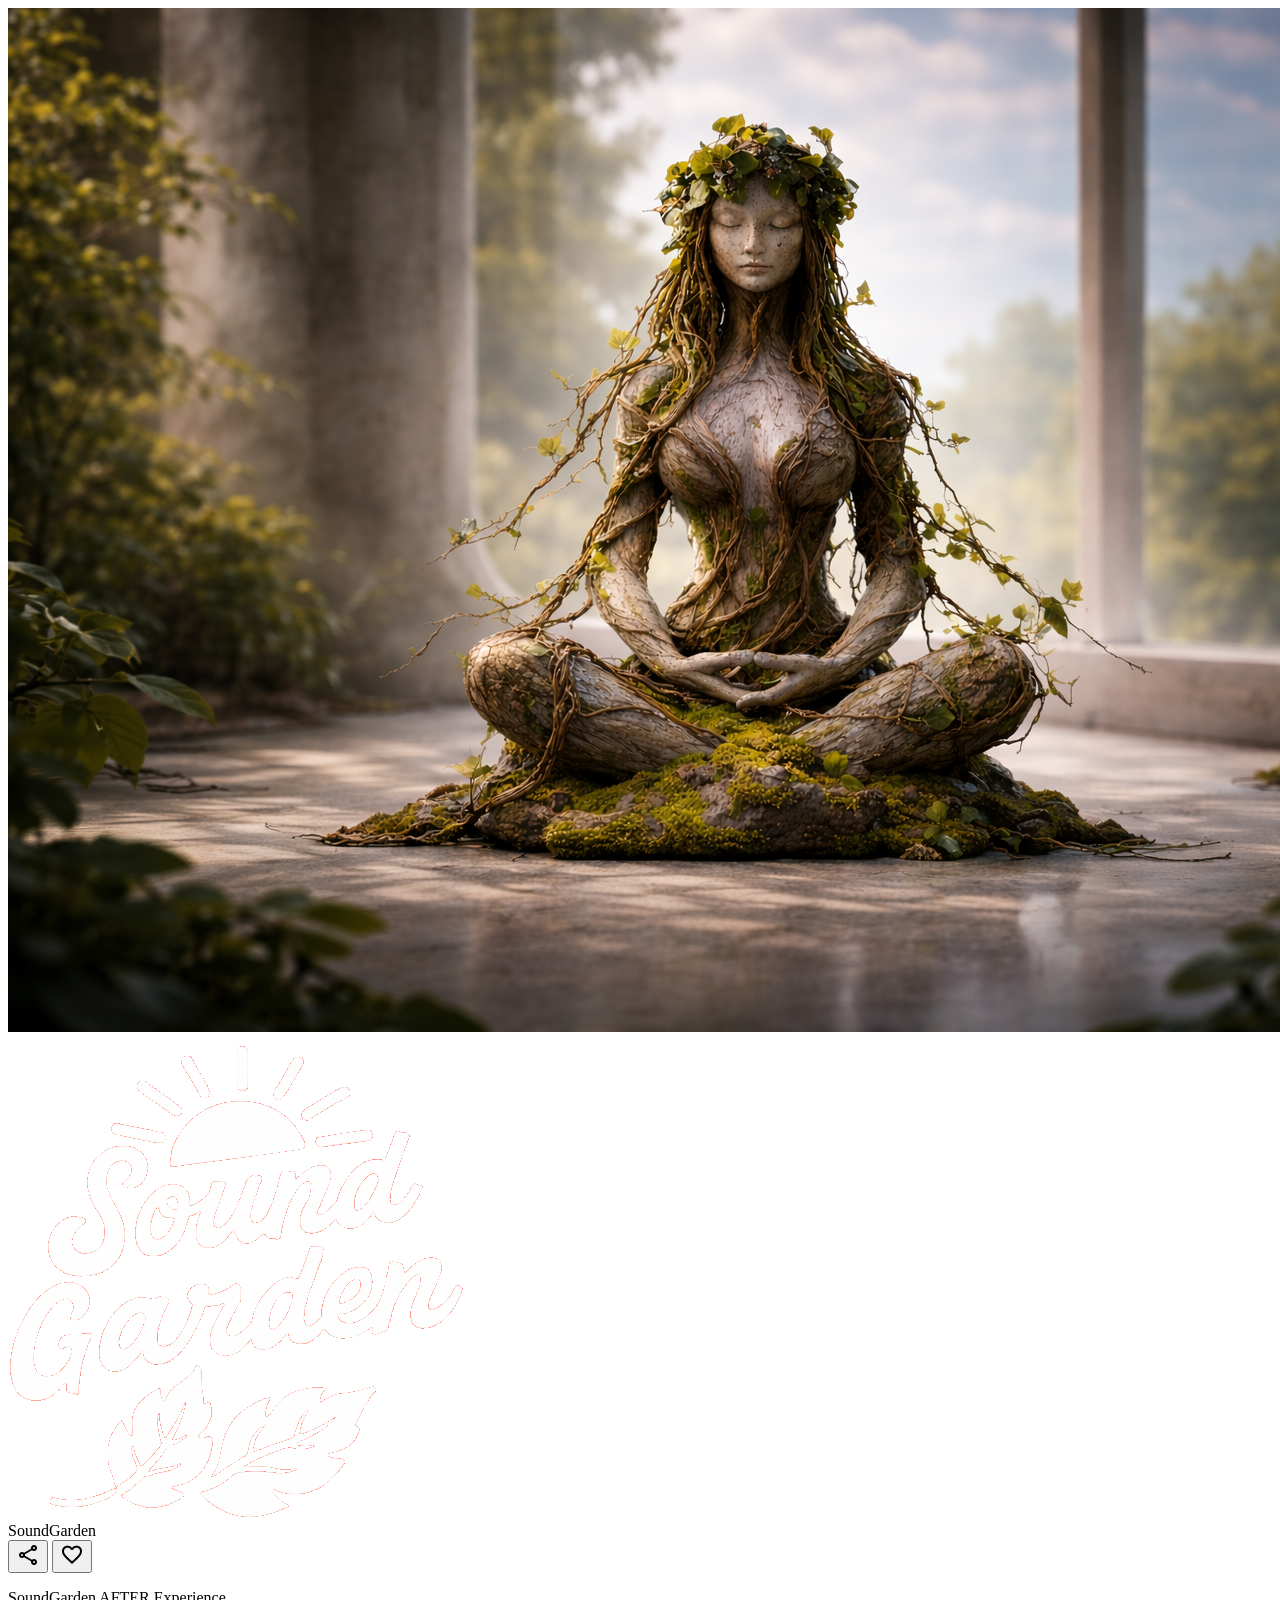
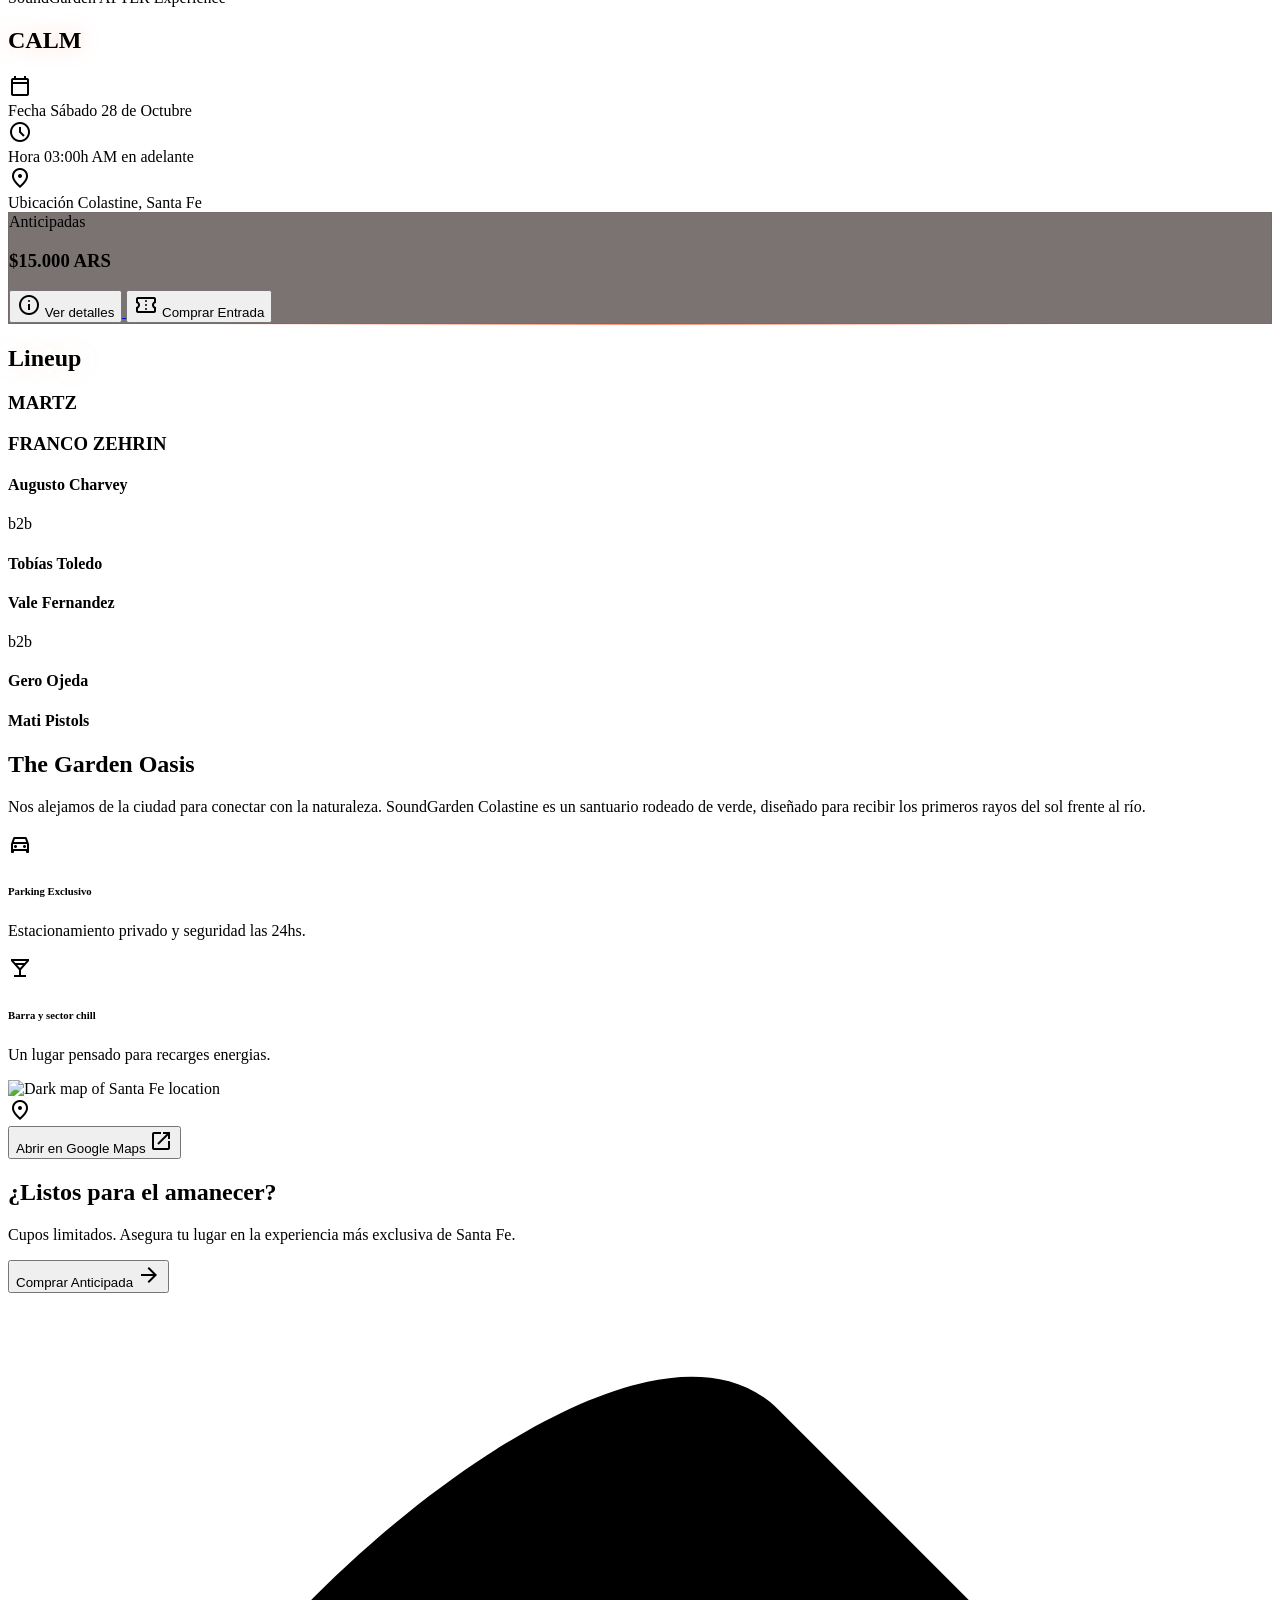
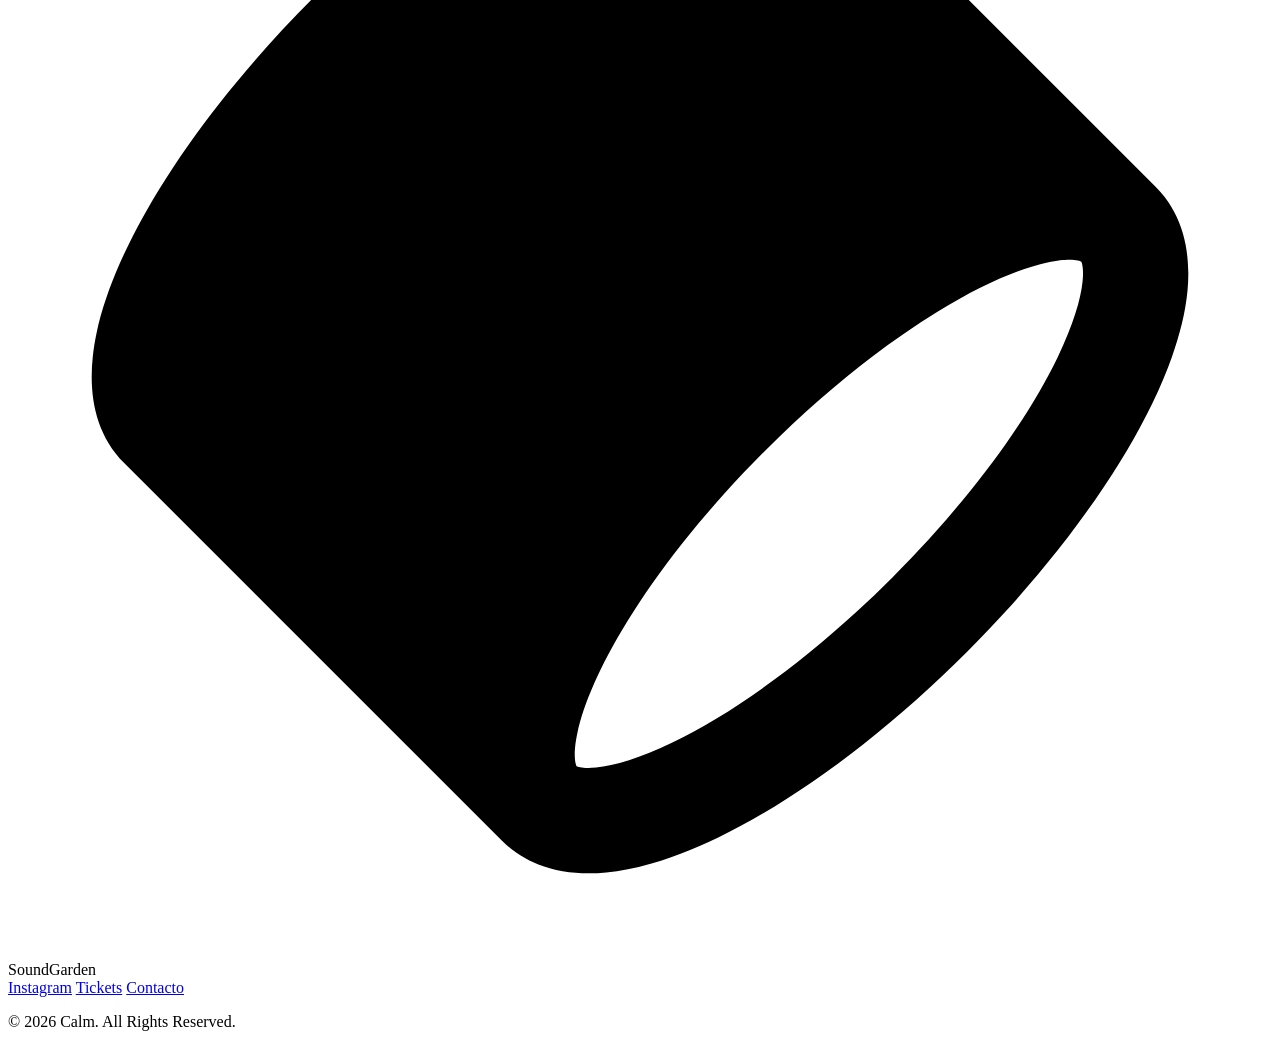
==== calm_event.html @ 61eb96a7 "Add files via upload" ====
<!DOCTYPE html>

<html class="dark" lang="es"><head>
<meta charset="utf-8"/>
<meta content="width=device-width, initial-scale=1.0" name="viewport"/>
<link href="https://fonts.googleapis.com/css2?family=Plus+Jakarta+Sans:wght@400;500;600;700;800&amp;family=Manrope:wght@400;500;600;700&amp;display=swap" rel="stylesheet"/>
<link href="https://fonts.googleapis.com/css2?family=Material+Symbols+Outlined:wght,FILL@100..700,0..1&amp;display=swap" rel="stylesheet"/>
<script src="https://cdn.tailwindcss.com?plugins=forms,container-queries"></script>
<script id="tailwind-config">
        tailwind.config = {
            darkMode: "class",
            theme: {
                extend: {
                    colors: {
                        "error-dim": "#d73357",
                        "secondary": "#ff7166",
                        "tertiary": "#ff8762",
                        "on-tertiary-fixed-variant": "#6e1c00",
                        "primary": "#ff8f73",
                        "on-error": "#490013",
                        "on-primary-container": "#490b00",
                        "surface-container": "#241615",
                        "outline": "#83716f",
                        "on-primary": "#5e1000",
                        "secondary-fixed-dim": "#ffb0a7",
                        "primary-dim": "#dc3300",
                        "on-tertiary-fixed": "#340800",
                        "on-background": "#fde6e3",
                        "secondary-fixed": "#ffc3bd",
                        "surface-container-high": "#2b1c1a",
                        "error-container": "#a70138",
                        "primary-fixed-dim": "#ff5c34",
                        "on-surface": "#fde6e3",
                        "surface-container-highest": "#322220",
                        "tertiary-fixed-dim": "#ff7d55",
                        "on-surface-variant": "#bba6a4",
                        "surface-container-lowest": "#000000",
                        "surface": "#160b0a",
                        "on-primary-fixed": "#000000",
                        "surface-dim": "#160b0a",
                        "inverse-on-surface": "#615150",
                        "inverse-surface": "#fff8f7",
                        "outline-variant": "#544443",
                        "surface-variant": "#322220",
                        "surface-bright": "#3a2826",
                        "background": "#160b0a",
                        "primary-container": "#ff7856",
                        "secondary-dim": "#db322f",
                        "error": "#ff6e84",
                        "on-primary-fixed-variant": "#5a0f00",
                        "inverse-primary": "#b52900",
                        "on-secondary-fixed": "#700007",
                        "on-error-container": "#ffb2b9",
                        "on-secondary-fixed-variant": "#a60010",
                        "tertiary-dim": "#ff7348",
                        "on-secondary-container": "#ffdbd7",
                        "tertiary-container": "#fe6f42",
                        "on-secondary": "#4a0003",
                        "tertiary-fixed": "#ff9473",
                        "primary-fixed": "#ff7856",
                        "surface-tint": "#ff8f73",
                        "on-tertiary-container": "#3d0b00",
                        "on-tertiary": "#531300",
                        "surface-container-low": "#1c100f",
                        "secondary-container": "#a90111"
                    },
                    fontFamily: {
                        "headline": ["Plus Jakarta Sans"],
                        "body": ["Manrope"],
                        "label": ["Manrope"]
                    },
                    borderRadius: {"DEFAULT": "1rem", "lg": "2rem", "xl": "3rem", "full": "9999px"},
                },
            },
        }
    </script>
<style>
        .material-symbols-outlined {
            font-variation-settings: 'FILL' 0, 'wght' 400, 'GRAD' 0, 'opsz' 24;
        }
        .glass-card {
            background: rgba(36, 22, 21, 0.6);
            backdrop-filter: blur(20px);
            border: 1px solid rgba(84, 68, 67, 0.15);
        }
        .sun-ray-divider {
            height: 1px;
            background: radial-gradient(circle, #ff8f73 0%, rgba(255, 143, 115, 0) 70%);
            width: 100%;
        }
        .hero-gradient {
            background: linear-gradient(180deg, rgba(22, 11, 10, 0) 0%, rgba(22, 11, 10, 1) 100%);
        }
        .text-glow {
            text-shadow: 0 0 20px rgba(255, 143, 115, 0.4);
        }
        .lineup-text-glow {
            text-shadow: 0 0 30px rgba(255, 143, 115, 0.2);
        }
    </style>
    <link rel="shortcut icon" href="LOGO2.png" type="image/x-icon">
</head>
<body class="bg-surface text-on-surface font-body selection:bg-primary selection:text-on-primary">
<div class="relative flex min-h-screen flex-col overflow-x-hidden">
<!-- Hero Section -->
<section class="relative h-[870px] w-full overflow-hidden">
<div class="absolute inset-0 z-0">
<img alt="Outdoor sunrise party at SoundGarden" class="h-full w-full object-cover" data-alt="atmospheric beach party at sunrise with golden orange light rays filtering through palm trees and a soft misty horizon" src="events/calmwallpaper.png"/>
<div class="hero-gradient absolute inset-0"></div>
<!-- Sun Ray Effect -->
<div class="absolute top-0 right-0 w-[500px] h-[500px] bg-primary/20 rounded-full blur-[120px] -translate-y-1/2 translate-x-1/2"></div>
</div>
<!-- Header (Floating) -->
<nav class="relative z-20 flex items-center justify-between px-6 py-6 lg:px-20">
<div class="flex items-center gap-3">
<div class="size-8 text-primary">
<img src="LOGO2.png" alt="">
<path clip-rule="evenodd" d="M39.475 21.6262C40.358 21.4363 40.6863 21.5589 40.7581 21.5934C40.7876 21.655 40.8547 21.857 40.8082 22.3336C40.7408 23.0255 40.4502 24.0046 39.8572 25.2301C38.6799 27.6631 36.5085 30.6631 33.5858 33.5858C30.6631 36.5085 27.6632 38.6799 25.2301 39.8572C24.0046 40.4502 23.0255 40.7407 22.3336 40.8082C21.8571 40.8547 21.6551 40.7875 21.5934 40.7581C21.5589 40.6863 21.4363 40.358 21.6262 39.475C21.8562 38.4054 22.4689 36.9657 23.5038 35.2817C24.7575 33.2417 26.5497 30.9744 28.7621 28.762C30.9744 26.5497 33.2417 24.7574 35.2817 23.5037C36.9657 22.4689 38.4054 21.8562 39.475 21.6262ZM4.41189 29.2403L18.7597 43.5881C19.8813 44.7097 21.4027 44.9179 22.7217 44.7893C24.0585 44.659 25.5148 44.1631 26.9723 43.4579C29.9052 42.0387 33.2618 39.5667 36.4142 36.4142C39.5667 33.2618 42.0387 29.9052 43.4579 26.9723C44.1631 25.5148 44.659 24.0585 44.7893 22.7217C44.9179 21.4027 44.7097 19.8813 43.5881 18.7597L29.2403 4.41187C27.8527 3.02428 25.8765 3.02573 24.2861 3.36776C22.6081 3.72863 20.7334 4.58419 18.8396 5.74801C16.4978 7.18716 13.9881 9.18353 11.5858 11.5858C9.18354 13.988 7.18717 16.4978 5.74802 18.8396C4.58421 20.7334 3.72865 22.6081 3.36778 24.2861C3.02574 25.8765 3.02429 27.8527 4.41189 29.2403Z" fill="currentColor" fill-rule="evenodd"></path>
</svg>
</div>
<span class="font-headline text-xl font-bold tracking-tight text-white uppercase">SoundGarden</span>
</div>
<div class="flex gap-4">
<button class="flex h-12 w-12 items-center justify-center rounded-full bg-surface-container-high/40 text-white backdrop-blur-md transition-all hover:bg-surface-container-highest">
<span class="material-symbols-outlined" data-icon="share">share</span>
</button>
<button class="flex h-12 w-12 items-center justify-center rounded-full bg-surface-container-high/40 text-white backdrop-blur-md transition-all hover:bg-surface-container-highest">
<span class="material-symbols-outlined" data-icon="favorite">favorite</span>
</button>
</div>
</nav>
<div class="relative z-10 flex h-full flex-col justify-end px-6 pb-20 lg:px-20">
<div class="max-w-4xl space-y-4">
<p class="font-label text-sm font-semibold uppercase tracking-[0.2em] text-primary">SoundGarden AFTER Experience</p>
<h1 class="font-headline text-7xl font-extrabold leading-[1.1] text-white lg:text-9xl text-glow italic">
                    CALM
                </h1>
<div class="mt-8 flex flex-wrap gap-x-12 gap-y-4">
<div class="flex items-center gap-3">
<span class="material-symbols-outlined text-primary" data-icon="calendar_today">calendar_today</span>
<div class="flex flex-col">
<span class="text-sm text-on-surface-variant font-medium">Fecha</span>
<span class="font-bold text-white">Sábado 28 de Octubre</span>
</div>
</div>
<div class="flex items-center gap-3">
<span class="material-symbols-outlined text-primary" data-icon="schedule">schedule</span>
<div class="flex flex-col">
<span class="text-sm text-on-surface-variant font-medium">Hora</span>
<span class="font-bold text-white">03:00h AM en adelante</span>
</div>
</div>
<div class="flex items-center gap-3">
<span class="material-symbols-outlined text-primary" data-icon="location_on">location_on</span>
<div class="flex flex-col">
<span class="text-sm text-on-surface-variant font-medium">Ubicación</span>
<span class="font-bold text-white">Colastine, Santa Fe</span>
</div>
</div>
</div>
</div>
</div>
</section>
<!-- Main Content -->
<main class="relative z-20 -mt-10 px-6 lg:px-20">
<!-- Quick Ticket Card -->
<div class="glass-card flex flex-col items-center justify-between gap-6 rounded-lg p-8 lg:flex-row shadow-2xl">
<div class="flex flex-col gap-1">
<span class="text-sm font-bold uppercase tracking-widest text-primary"> Anticipadas</span>
<h3 class="font-headline text-3xl font-bold text-white">$15.000 <span class="text-base font-normal text-on-surface-variant">ARS</span></h3>
</div>
<div class="flex w-full flex-col gap-4 lg:w-auto lg:flex-row">
<a href="#info">
    <button class="flex h-14 items-center justify-center gap-2 rounded-full border border-outline-variant px-8 font-bold text-white transition-all hover:bg-surface-container-highest">
<span class="material-symbols-outlined" data-icon="info">info</span>
                    Ver detalles
                </button>
  </a>
  <a href="https://api.whatsapp.com/send?phone=543425334647&text=Hola!%20Quiero%20comprar%20una%20anticipada%20del%20After%20de%20SoundGarden.sf%20%F0%9F%99%8C"><button class="flex h-14 items-center justify-center gap-2 rounded-full bg-gradient-to-r from-primary to-primary-container px-12 font-bold text-on-primary-fixed shadow-[0_10px_30px_rgba(255,143,115,0.3)] transition-transform hover:scale-105 active:scale-95">

    <span class="material-symbols-outlined" data-icon="confirmation_number">confirmation_number</span>
                    Comprar Entrada
                </button></a>

</div>
</div>
<!-- Sun Ray Divider -->
<div class="sun-ray-divider my-24 opacity-30"></div>
<!-- Lineup Section -->
<section class="mb-32">
<div class="mb-16 flex flex-col items-center text-center gap-2">
<p class="font-label text-xs font-bold uppercase tracking-[0.3em] text-primary"></p>
<h2 class="font-headline text-5xl font-extrabold text-white lg:text-7xl lineup-text-glow">Lineup</h2>
<div class="mt-4 h-px w-24 bg-gradient-to-r from-transparent via-primary to-transparent"></div>
</div>
<div class="flex flex-col items-center">
<div class="flex flex-col items-center space-y-8 text-center">
<h3 class="font-headline text-3xl font-bold text-white lg:text-4xl ">MARTZ</h3>
<h3 class="font-headline text-3xl font-bold text-white lg:text-4xl ">FRANCO ZEHRIN</h3>
<div class="flex flex-col gap-1">
<h4 class="font-headline text-3xl font-bold text-white lg:text-4xl">Augusto Charvey</h4>
<span class="font-label text-lg font-medium text-on-surface-variant italic">b2b</span>
<h4 class="font-headline text-3xl font-bold text-white lg:text-4xl">Tobías Toledo</h4>
</div>
<div class="flex flex-col gap-1">
<h4 class="font-headline text-3xl font-bold text-white lg:text-4xl">Vale Fernandez</h4>
<span class="font-label text-lg font-medium text-on-surface-variant italic">b2b</span>
<h4 class="font-headline text-3xl font-bold text-white lg:text-4xl">Gero Ojeda</h4>
</div>
<h4 class="uppercase font-headline text-5xl font-black italic tracking-tighter text-white transition-all hover:text-primary lg:text-7xl uppercase">Mati Pistols</h4>
</div>
</div>
</section>
<!-- Location Section -->
<section class="mb-32" id="info">
<div class="mb-16 grid grid-cols-1 gap-12 lg:grid-cols-2 items-center">
<div>
<h2 class="font-headline text-4xl font-bold text-white lg:text-5xl">The Garden Oasis</h2>
<p class="mt-6 text-lg leading-relaxed text-on-surface-variant">
                        Nos alejamos de la ciudad para conectar con la naturaleza. SoundGarden Colastine es un santuario rodeado de verde, diseñado para recibir los primeros rayos del sol frente al río.
                    </p>
<div class="mt-10 space-y-6">
<div class="flex items-start gap-4">
<div class="flex h-10 w-10 shrink-0 items-center justify-center rounded-lg bg-surface-container-high text-primary">
<span class="material-symbols-outlined" data-icon="directions_car">directions_car</span>
</div>
<div>
<h6 class="font-bold text-white">Parking Exclusivo</h6>
<p class="text-sm text-on-surface-variant">Estacionamiento privado y seguridad las 24hs.</p>
</div>
</div>
<div class="flex items-start gap-4">
<div class="flex h-10 w-10 shrink-0 items-center justify-center rounded-lg bg-surface-container-high text-primary">
<span class="material-symbols-outlined" data-icon="local_bar">local_bar</span>
</div>
<div>
<h6 class="font-bold text-white">Barra y sector chill</h6>
<p class="text-sm text-on-surface-variant">Un lugar pensado para recarges energias.</p>
</div>
</div>
</div>
</div>
<div class="relative h-[500px] overflow-hidden rounded-lg shadow-2xl">
<img alt="Dark map of Santa Fe location" class="h-full w-full object-cover opacity-60 grayscale brightness-50" data-alt="dark styled satellite map with minimal lines and glowing orange pin points on the riverside" data-location="Colastine, Santa Fe, Argentina" src="https://lh3.googleusercontent.com/aida-public/[base64]"/>
<div class="absolute inset-0 flex items-center justify-center">
<div class="relative">
<div class="absolute -inset-4 animate-ping rounded-full bg-primary/30"></div>
<div class="relative flex h-16 w-16 items-center justify-center rounded-full bg-primary text-on-primary shadow-[0_0_30px_rgba(255,143,115,0.8)]">
<span class="material-symbols-outlined text-3xl" data-icon="location_on">location_on</span>
</div>
</div>
</div>
<div class="absolute bottom-6 right-6">
    <a href="https://maps.google.com/?q=-31.653307,-60.598125"><button class="flex items-center gap-2 rounded-full bg-white px-6 py-3 text-sm font-bold text-black transition-transform hover:scale-105">
                            Abrir en Google Maps
                            <span class="material-symbols-outlined text-sm" data-icon="open_in_new">open_in_new</span>
</button></a>

</div>
</div>
</div>
</section>
<!-- Final Call to Action -->
<section class="relative mb-32 overflow-hidden rounded-lg bg-gradient-to-br from-primary-container/20 to-surface-container-highest p-12 lg:p-24 text-center">
<div class="absolute -left-20 -top-20 h-64 w-64 rounded-full bg-primary/10 blur-[100px]"></div>
<div class="absolute -bottom-20 -right-20 h-64 w-64 rounded-full bg-tertiary/10 blur-[100px]"></div>
<h2 class="relative z-10 font-headline text-5xl font-extrabold text-white lg:text-7xl">¿Listos para el amanecer?</h2>
<p class="relative z-10 mx-auto mt-6 max-w-xl text-lg text-on-surface-variant">Cupos limitados. Asegura tu lugar en la experiencia más exclusiva de Santa Fe.</p>
<div class="relative z-10 mt-12 flex flex-col items-center justify-center gap-6 sm:flex-row">

<a href="https://api.whatsapp.com/send?phone=543425334647&text=Hola!%20Quiero%20comprar%20una%20anticipada%20del%20After%20de%20SoundGarden.sf%20%F0%9F%99%8C">
<button class="group flex h-16 w-full items-center justify-center gap-3 rounded-full bg-primary px-16 text-lg font-bold text-on-primary-fixed shadow-[0_15px_40px_rgba(255,143,115,0.4)] transition-all hover:-translate-y-1 sm:w-auto">
                    Comprar Anticipada
                    <span class="material-symbols-outlined transition-transform group-hover:translate-x-1" data-icon="arrow_forward">arrow_forward</span>
</button>
</a>
</div>
</section>
</main>
<!-- Footer -->
<footer class="border-t border-outline-variant/10 bg-surface-container-low px-6 py-12 lg:px-20">
<div class="flex flex-col items-center justify-between gap-8 lg:flex-row">
<div class="flex items-center gap-3">
<div class="size-6 text-primary">
<svg fill="none" viewbox="0 0 48 48" xmlns="http://www.w3.org/2000/svg">
<path clip-rule="evenodd" d="M39.475 21.6262C40.358 21.4363 40.6863 21.5589 40.7581 21.5934C40.7876 21.655 40.8547 21.857 40.8082 22.3336C40.7408 23.0255 40.4502 24.0046 39.8572 25.2301C38.6799 27.6631 36.5085 30.6631 33.5858 33.5858C30.6631 36.5085 27.6632 38.6799 25.2301 39.8572C24.0046 40.4502 23.0255 40.7407 22.3336 40.8082C21.8571 40.8547 21.6551 40.7875 21.5934 40.7581C21.5589 40.6863 21.4363 40.358 21.6262 39.475C21.8562 38.4054 22.4689 36.9657 23.5038 35.2817C24.7575 33.2417 26.5497 30.9744 28.7621 28.762C30.9744 26.5497 33.2417 24.7574 35.2817 23.5037C36.9657 22.4689 38.4054 21.8562 39.475 21.6262ZM4.41189 29.2403L18.7597 43.5881C19.8813 44.7097 21.4027 44.9179 22.7217 44.7893C24.0585 44.659 25.5148 44.1631 26.9723 43.4579C29.9052 42.0387 33.2618 39.5667 36.4142 36.4142C39.5667 33.2618 42.0387 29.9052 43.4579 26.9723C44.1631 25.5148 44.659 24.0585 44.7893 22.7217C44.9179 21.4027 44.7097 19.8813 43.5881 18.7597L29.2403 4.41187C27.8527 3.02428 25.8765 3.02573 24.2861 3.36776C22.6081 3.72863 20.7334 4.58419 18.8396 5.74801C16.4978 7.18716 13.9881 9.18353 11.5858 11.5858C9.18354 13.988 7.18717 16.4978 5.74802 18.8396C4.58421 20.7334 3.72865 22.6081 3.36778 24.2861C3.02574 25.8765 3.02429 27.8527 4.41189 29.2403Z" fill="currentColor" fill-rule="evenodd"></path>
</svg>
</div>
<span class="font-headline font-bold uppercase tracking-tight text-white">SoundGarden</span>
</div>
<div class="flex gap-8 text-sm font-medium text-on-surface-variant">
<a class="transition-colors hover:text-primary" href="https://www.instagram.com/soundgarden.sf/">Instagram</a>
<a class="transition-colors hover:text-primary" href="calm_event.html">Tickets</a>
<a class="transition-colors hover:text-primary" href="https://api.whatsapp.com/send?phone=543425334647">Contacto</a>
</div>
<p class="text-xs text-outline">© 2026 Calm. All Rights Reserved.</p>
</div>
</footer>
</div>
</body></html>
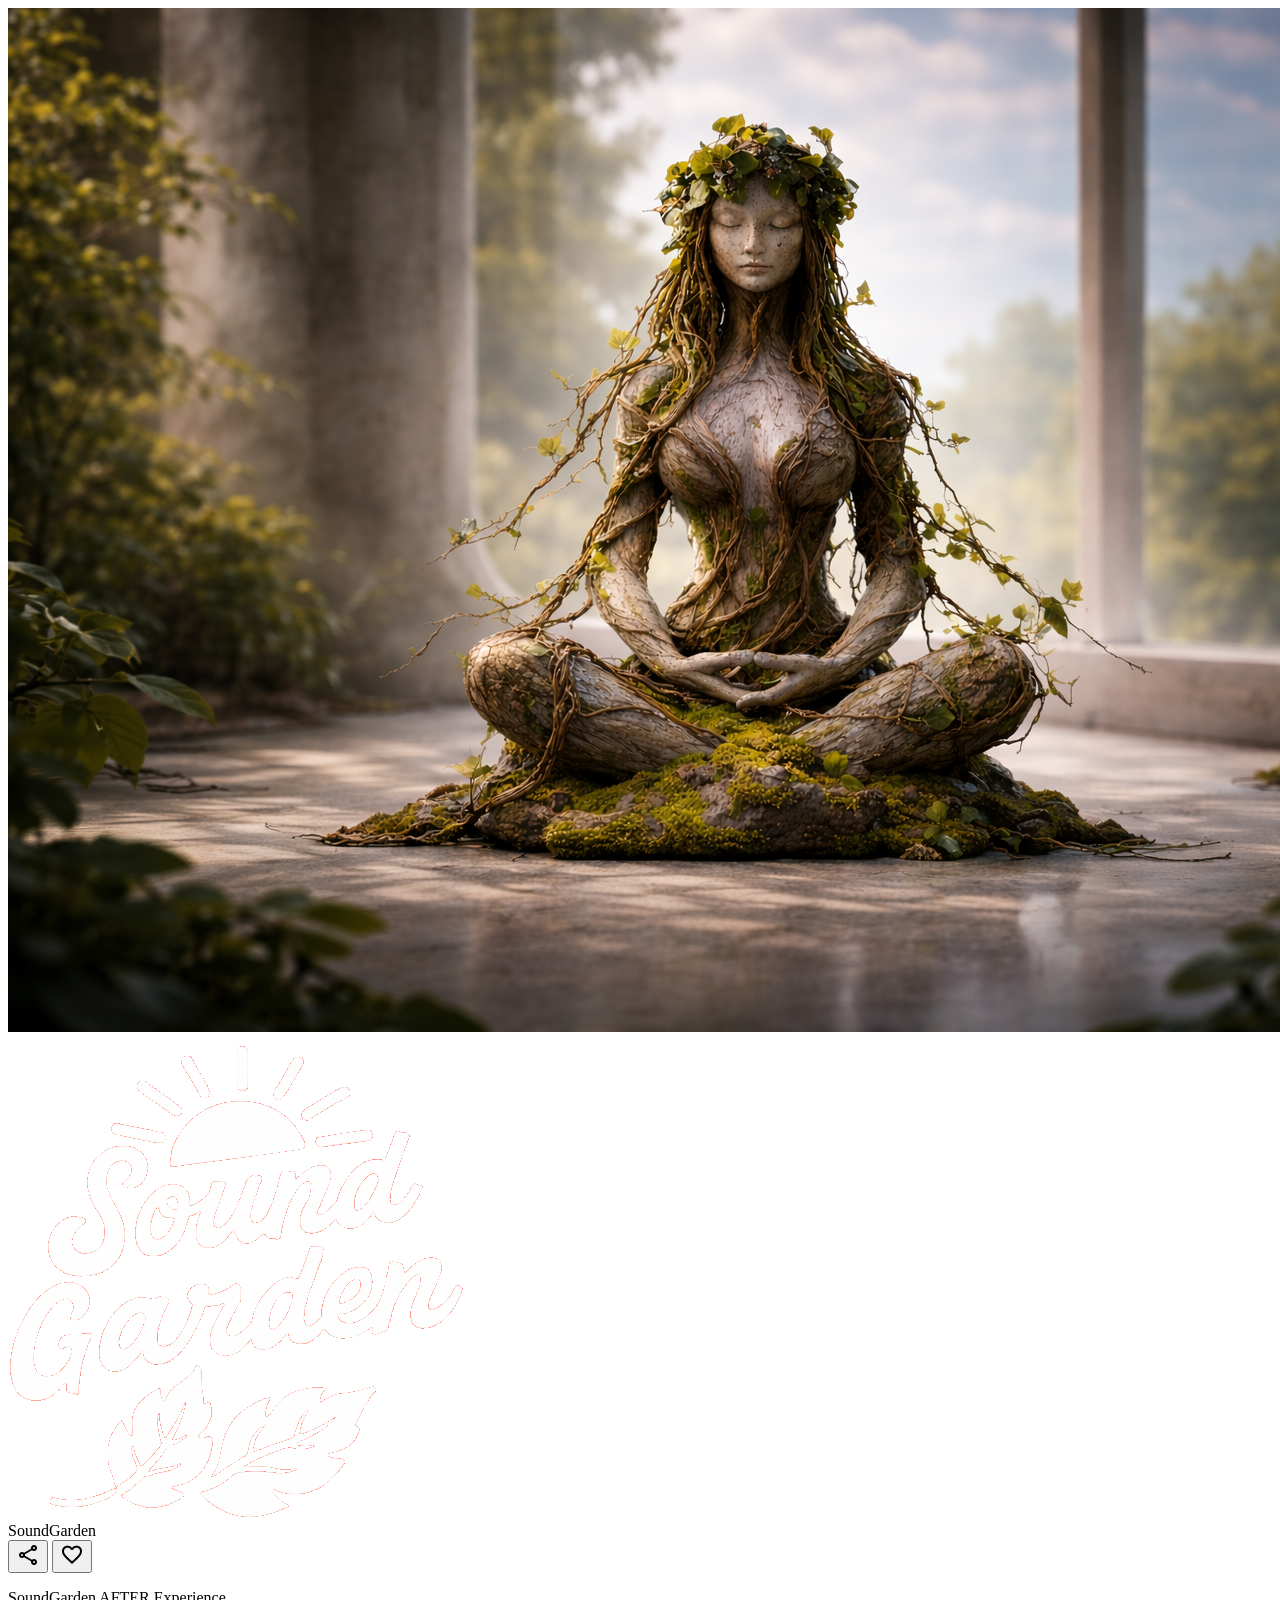
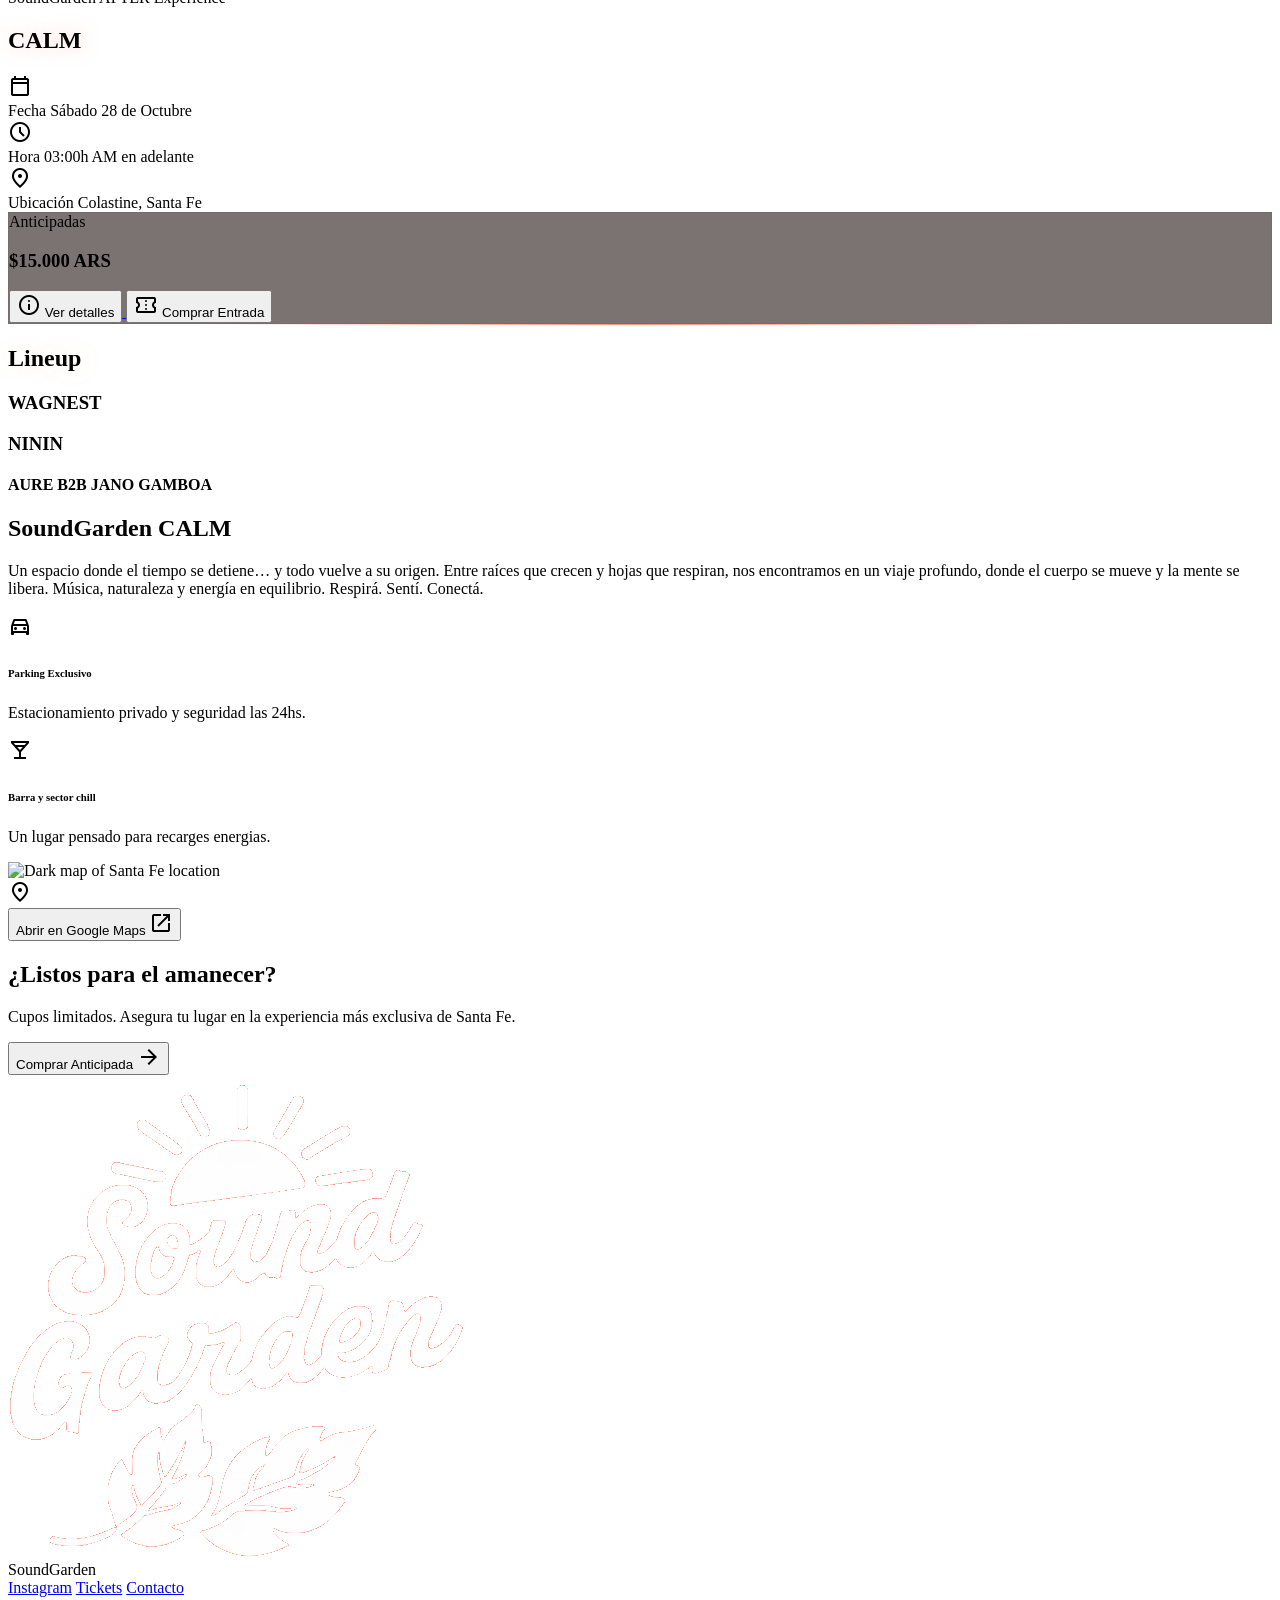
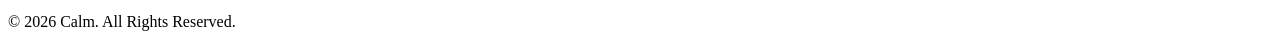
==== commit 6d93fd65: "Add files via upload" ====
--- a/calm_event.html
+++ b/calm_event.html
@@ -195,19 +195,9 @@
 </div>
 <div class="flex flex-col items-center">
 <div class="flex flex-col items-center space-y-8 text-center">
-<h3 class="font-headline text-3xl font-bold text-white lg:text-4xl ">MARTZ</h3>
-<h3 class="font-headline text-3xl font-bold text-white lg:text-4xl ">FRANCO ZEHRIN</h3>
-<div class="flex flex-col gap-1">
-<h4 class="font-headline text-3xl font-bold text-white lg:text-4xl">Augusto Charvey</h4>
-<span class="font-label text-lg font-medium text-on-surface-variant italic">b2b</span>
-<h4 class="font-headline text-3xl font-bold text-white lg:text-4xl">Tobías Toledo</h4>
-</div>
-<div class="flex flex-col gap-1">
-<h4 class="font-headline text-3xl font-bold text-white lg:text-4xl">Vale Fernandez</h4>
-<span class="font-label text-lg font-medium text-on-surface-variant italic">b2b</span>
-<h4 class="font-headline text-3xl font-bold text-white lg:text-4xl">Gero Ojeda</h4>
-</div>
-<h4 class="uppercase font-headline text-5xl font-black italic tracking-tighter text-white transition-all hover:text-primary lg:text-7xl uppercase">Mati Pistols</h4>
+<h3 class="font-headline text-3xl font-bold text-white lg:text-4xl ">WAGNEST</h3>
+<h3 class="font-headline text-3xl font-bold text-white lg:text-4xl ">NININ</h3>
+<h4 class="uppercase font-headline text-5xl font-black italic tracking-tighter text-white transition-all hover:text-primary lg:text-7xl uppercase">AURE B2B JANO GAMBOA</h4>
 </div>
 </div>
 </section>
@@ -215,9 +205,19 @@
 <section class="mb-32" id="info">
 <div class="mb-16 grid grid-cols-1 gap-12 lg:grid-cols-2 items-center">
 <div>
-<h2 class="font-headline text-4xl font-bold text-white lg:text-5xl">The Garden Oasis</h2>
+<h2 class="font-headline text-4xl font-bold text-white lg:text-5xl">SoundGarden CALM</h2>
 <p class="mt-6 text-lg leading-relaxed text-on-surface-variant">
-                        Nos alejamos de la ciudad para conectar con la naturaleza. SoundGarden Colastine es un santuario rodeado de verde, diseñado para recibir los primeros rayos del sol frente al río.
+                        Un espacio donde el tiempo se detiene…
+y todo vuelve a su origen.
+
+Entre raíces que crecen y hojas que respiran,
+nos encontramos en un viaje profundo,
+donde el cuerpo se mueve
+y la mente se libera.
+
+Música, naturaleza y energía en equilibrio.
+
+Respirá. Sentí. Conectá.
                     </p>
 <div class="mt-10 space-y-6">
 <div class="flex items-start gap-4">
@@ -282,9 +282,7 @@
 <div class="flex flex-col items-center justify-between gap-8 lg:flex-row">
 <div class="flex items-center gap-3">
 <div class="size-6 text-primary">
-<svg fill="none" viewbox="0 0 48 48" xmlns="http://www.w3.org/2000/svg">
-<path clip-rule="evenodd" d="M39.475 21.6262C40.358 21.4363 40.6863 21.5589 40.7581 21.5934C40.7876 21.655 40.8547 21.857 40.8082 22.3336C40.7408 23.0255 40.4502 24.0046 39.8572 25.2301C38.6799 27.6631 36.5085 30.6631 33.5858 33.5858C30.6631 36.5085 27.6632 38.6799 25.2301 39.8572C24.0046 40.4502 23.0255 40.7407 22.3336 40.8082C21.8571 40.8547 21.6551 40.7875 21.5934 40.7581C21.5589 40.6863 21.4363 40.358 21.6262 39.475C21.8562 38.4054 22.4689 36.9657 23.5038 35.2817C24.7575 33.2417 26.5497 30.9744 28.7621 28.762C30.9744 26.5497 33.2417 24.7574 35.2817 23.5037C36.9657 22.4689 38.4054 21.8562 39.475 21.6262ZM4.41189 29.2403L18.7597 43.5881C19.8813 44.7097 21.4027 44.9179 22.7217 44.7893C24.0585 44.659 25.5148 44.1631 26.9723 43.4579C29.9052 42.0387 33.2618 39.5667 36.4142 36.4142C39.5667 33.2618 42.0387 29.9052 43.4579 26.9723C44.1631 25.5148 44.659 24.0585 44.7893 22.7217C44.9179 21.4027 44.7097 19.8813 43.5881 18.7597L29.2403 4.41187C27.8527 3.02428 25.8765 3.02573 24.2861 3.36776C22.6081 3.72863 20.7334 4.58419 18.8396 5.74801C16.4978 7.18716 13.9881 9.18353 11.5858 11.5858C9.18354 13.988 7.18717 16.4978 5.74802 18.8396C4.58421 20.7334 3.72865 22.6081 3.36778 24.2861C3.02574 25.8765 3.02429 27.8527 4.41189 29.2403Z" fill="currentColor" fill-rule="evenodd"></path>
-</svg>
+<img src="LOGO2.png" alt="">
 </div>
 <span class="font-headline font-bold uppercase tracking-tight text-white">SoundGarden</span>
 </div>
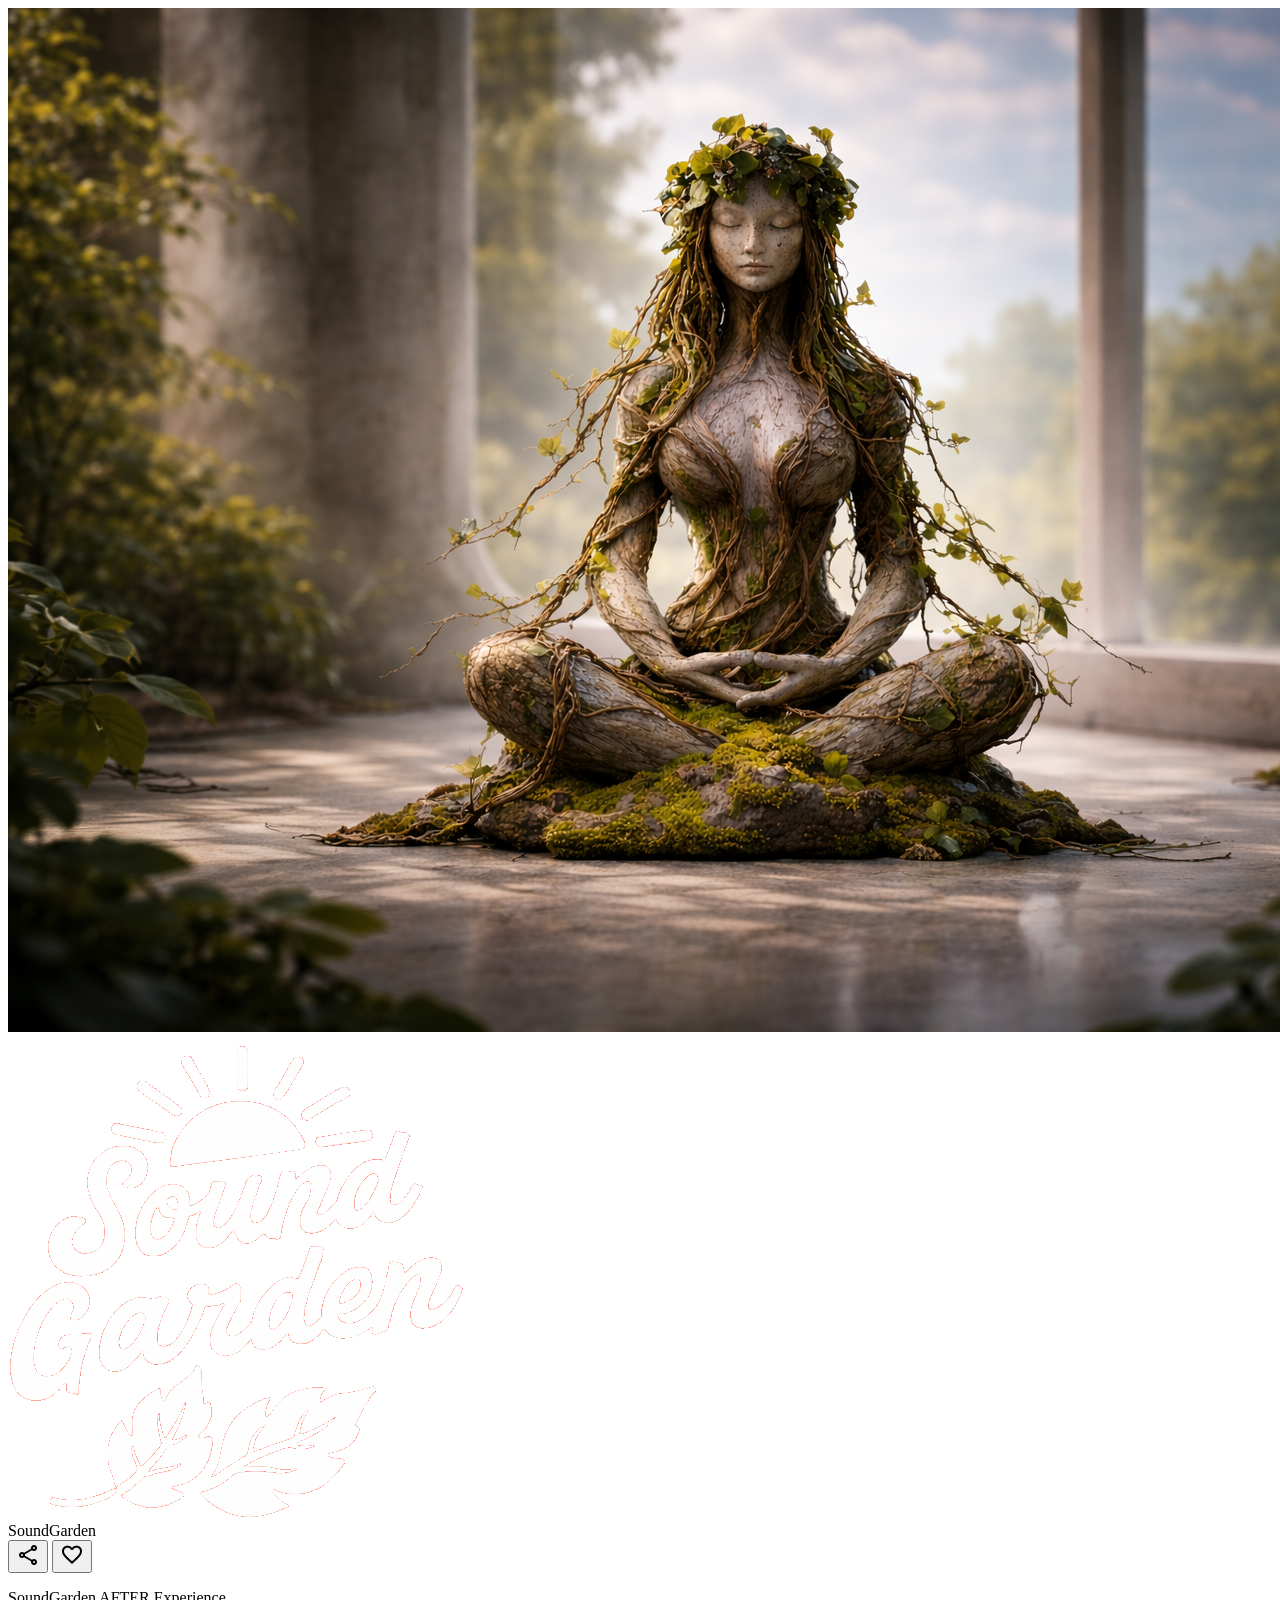
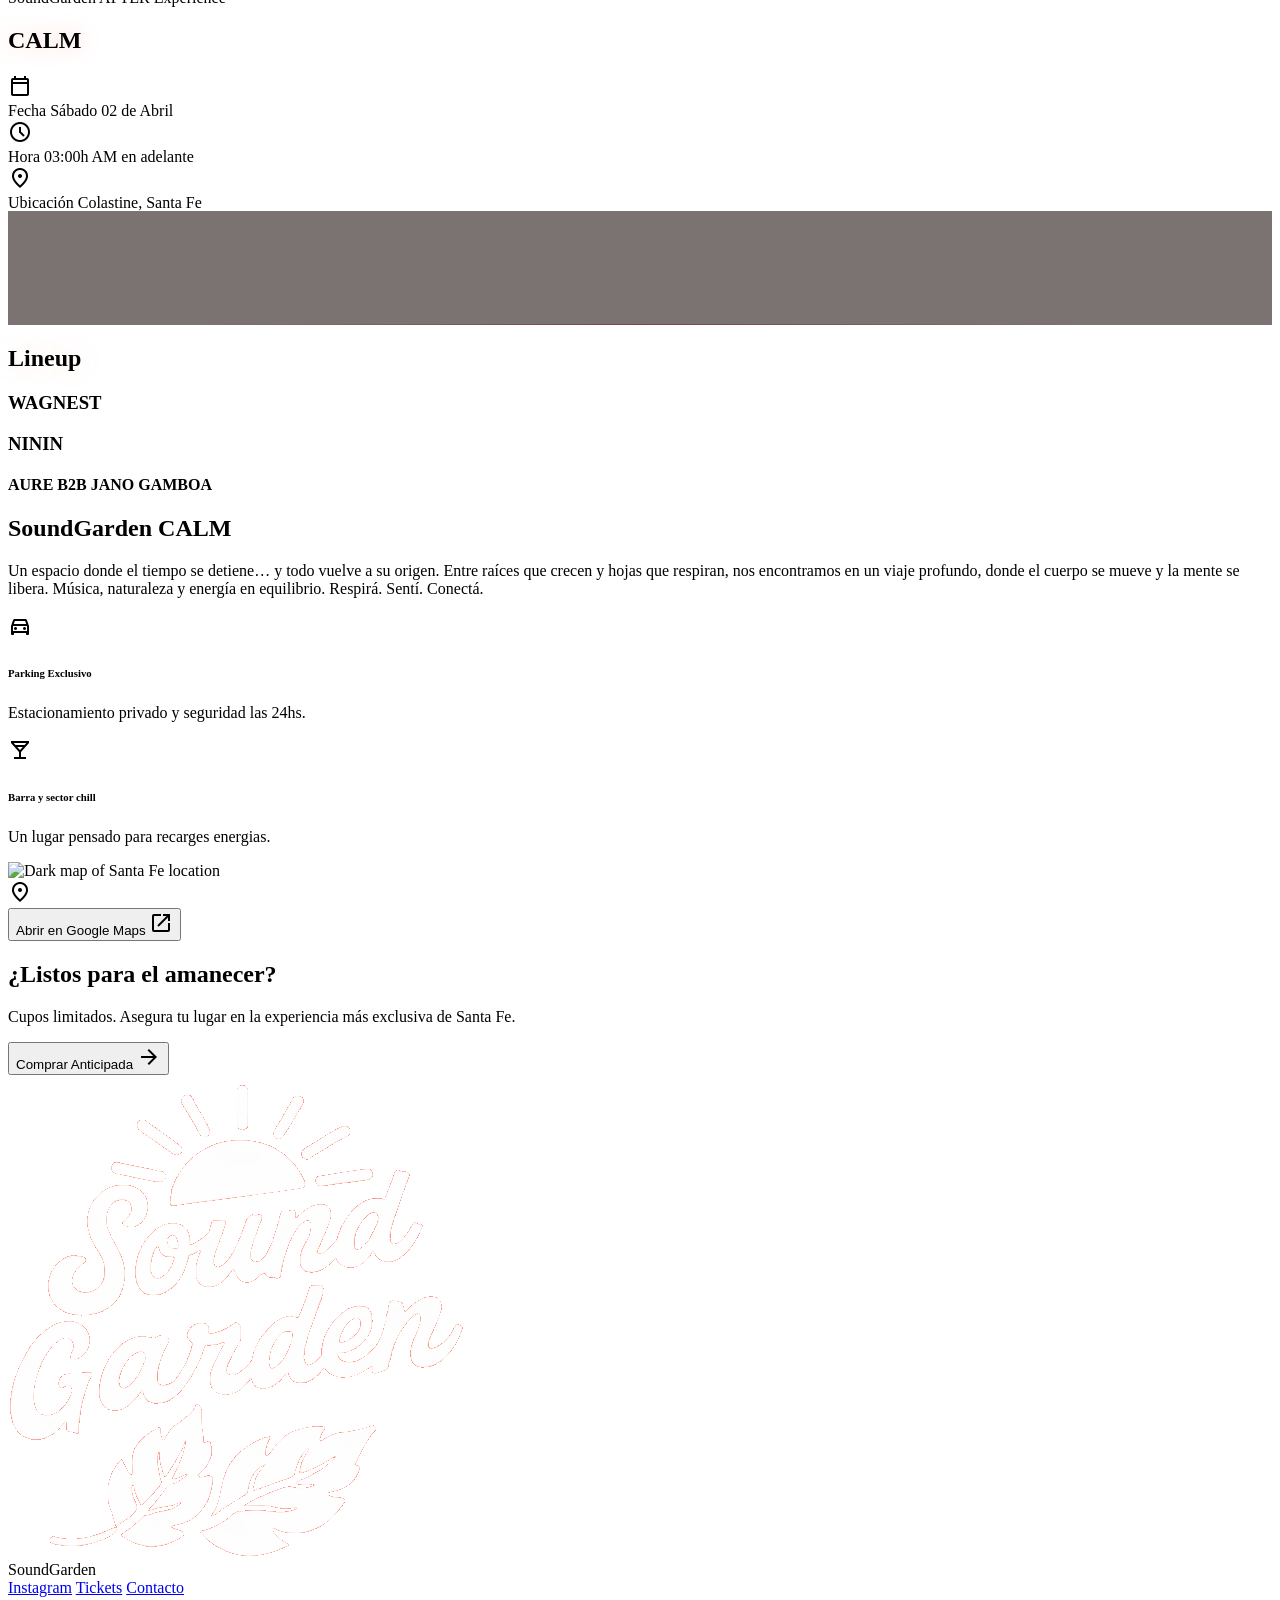
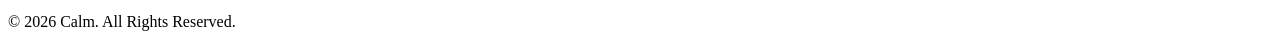
==== commit f58546e7: "Add files via upload" ====
--- a/calm_event.html
+++ b/calm_event.html
@@ -140,7 +140,7 @@
 <span class="material-symbols-outlined text-primary" data-icon="calendar_today">calendar_today</span>
 <div class="flex flex-col">
 <span class="text-sm text-on-surface-variant font-medium">Fecha</span>
-<span class="font-bold text-white">Sábado 28 de Octubre</span>
+<span class="font-bold text-white">Sábado 02 de Abril</span>
 </div>
 </div>
 <div class="flex items-center gap-3">
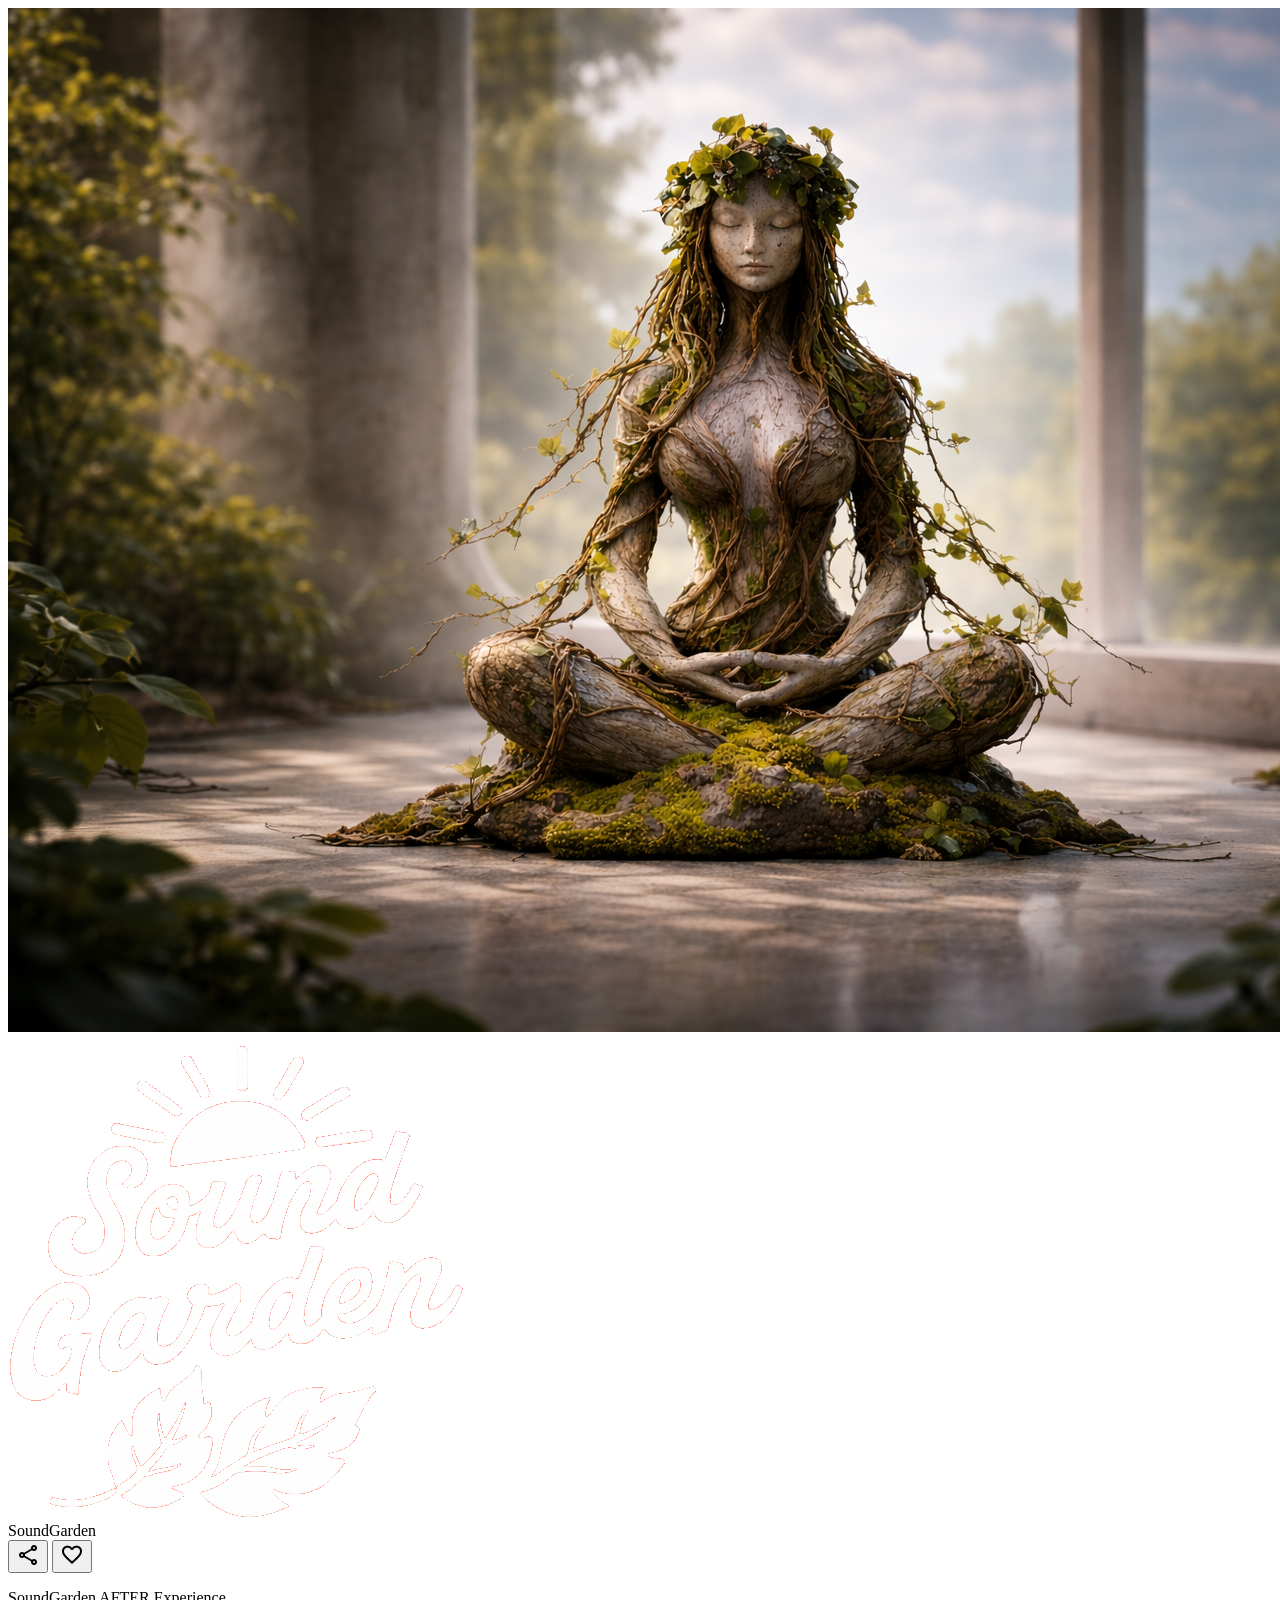
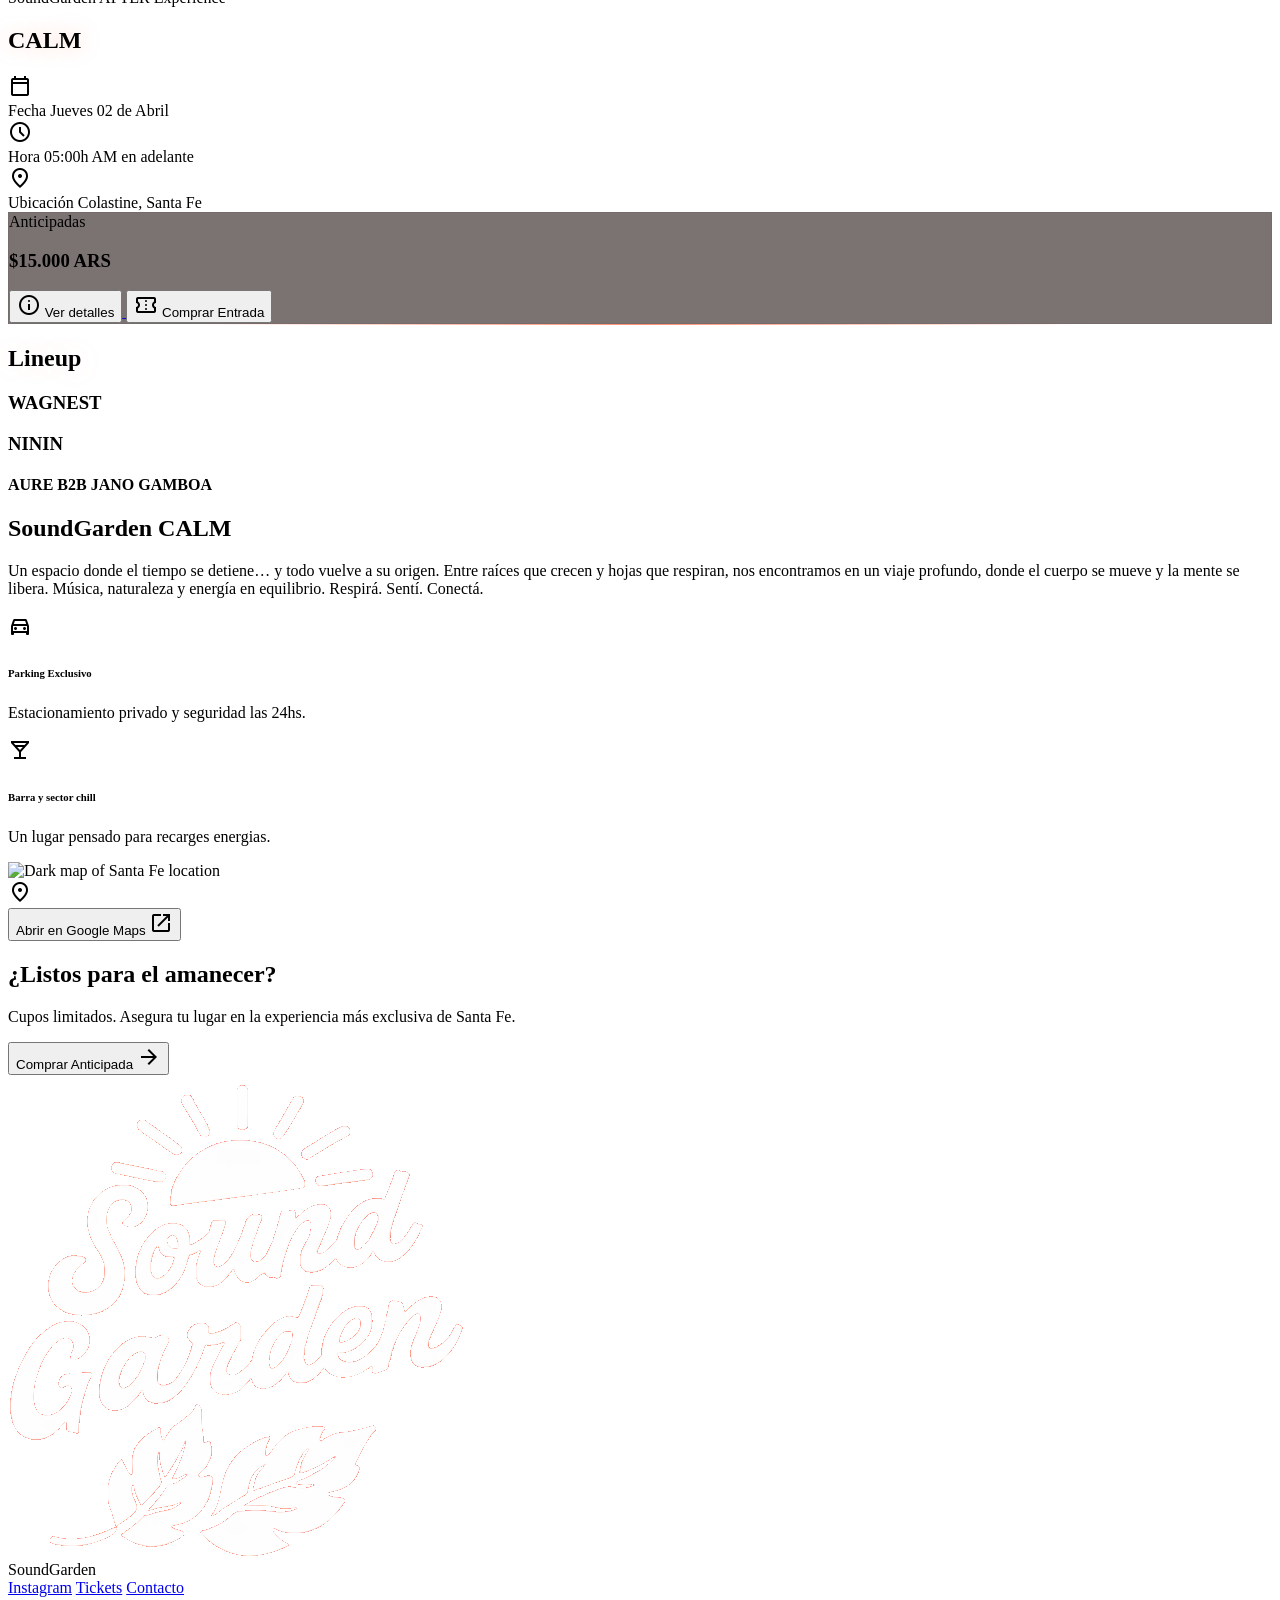
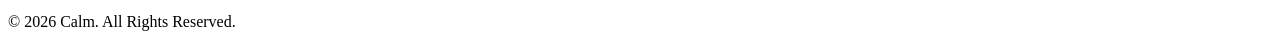
==== commit 6708d1fe: "Add files via upload" ====
--- a/calm_event.html
+++ b/calm_event.html
@@ -140,14 +140,14 @@
 <span class="material-symbols-outlined text-primary" data-icon="calendar_today">calendar_today</span>
 <div class="flex flex-col">
 <span class="text-sm text-on-surface-variant font-medium">Fecha</span>
-<span class="font-bold text-white">Sábado 02 de Abril</span>
+<span class="font-bold text-white">Jueves 02 de Abril</span>
 </div>
 </div>
 <div class="flex items-center gap-3">
 <span class="material-symbols-outlined text-primary" data-icon="schedule">schedule</span>
 <div class="flex flex-col">
 <span class="text-sm text-on-surface-variant font-medium">Hora</span>
-<span class="font-bold text-white">03:00h AM en adelante</span>
+<span class="font-bold text-white">05:00h AM en adelante</span>
 </div>
 </div>
 <div class="flex items-center gap-3">
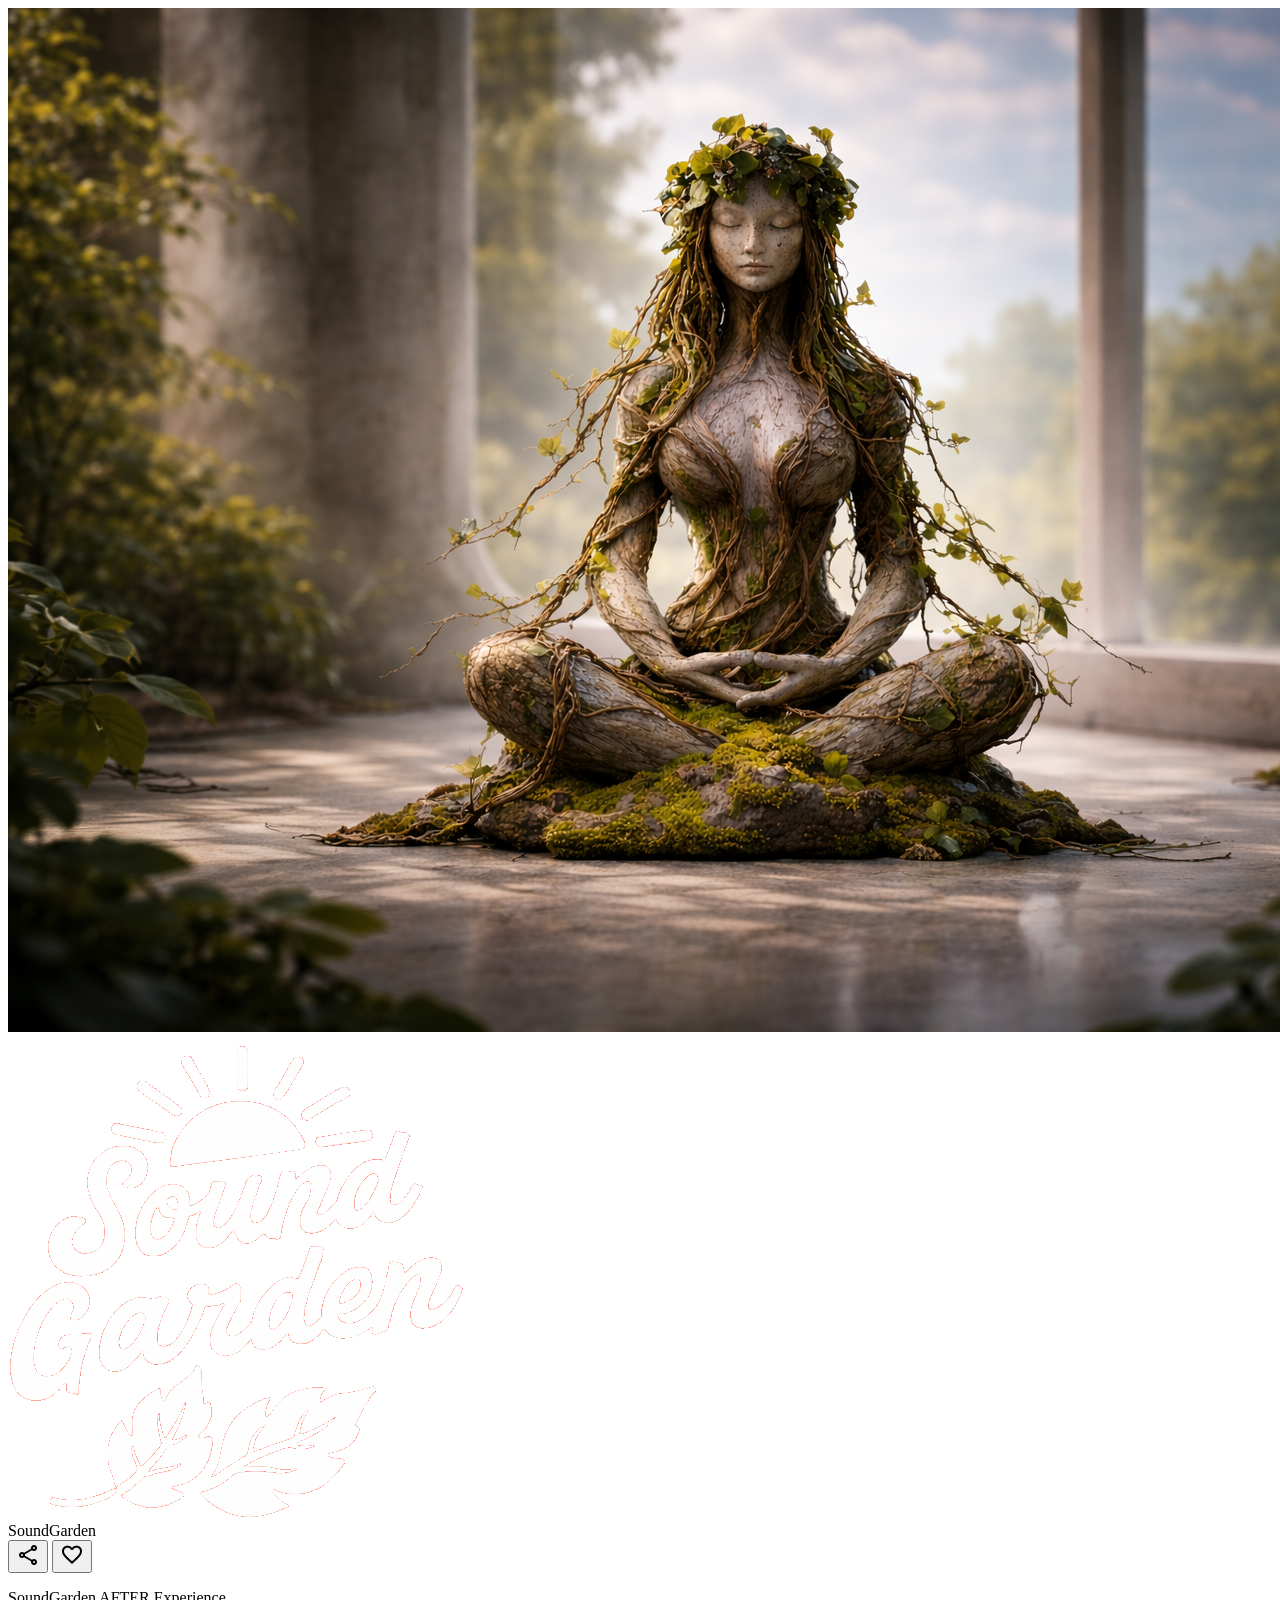
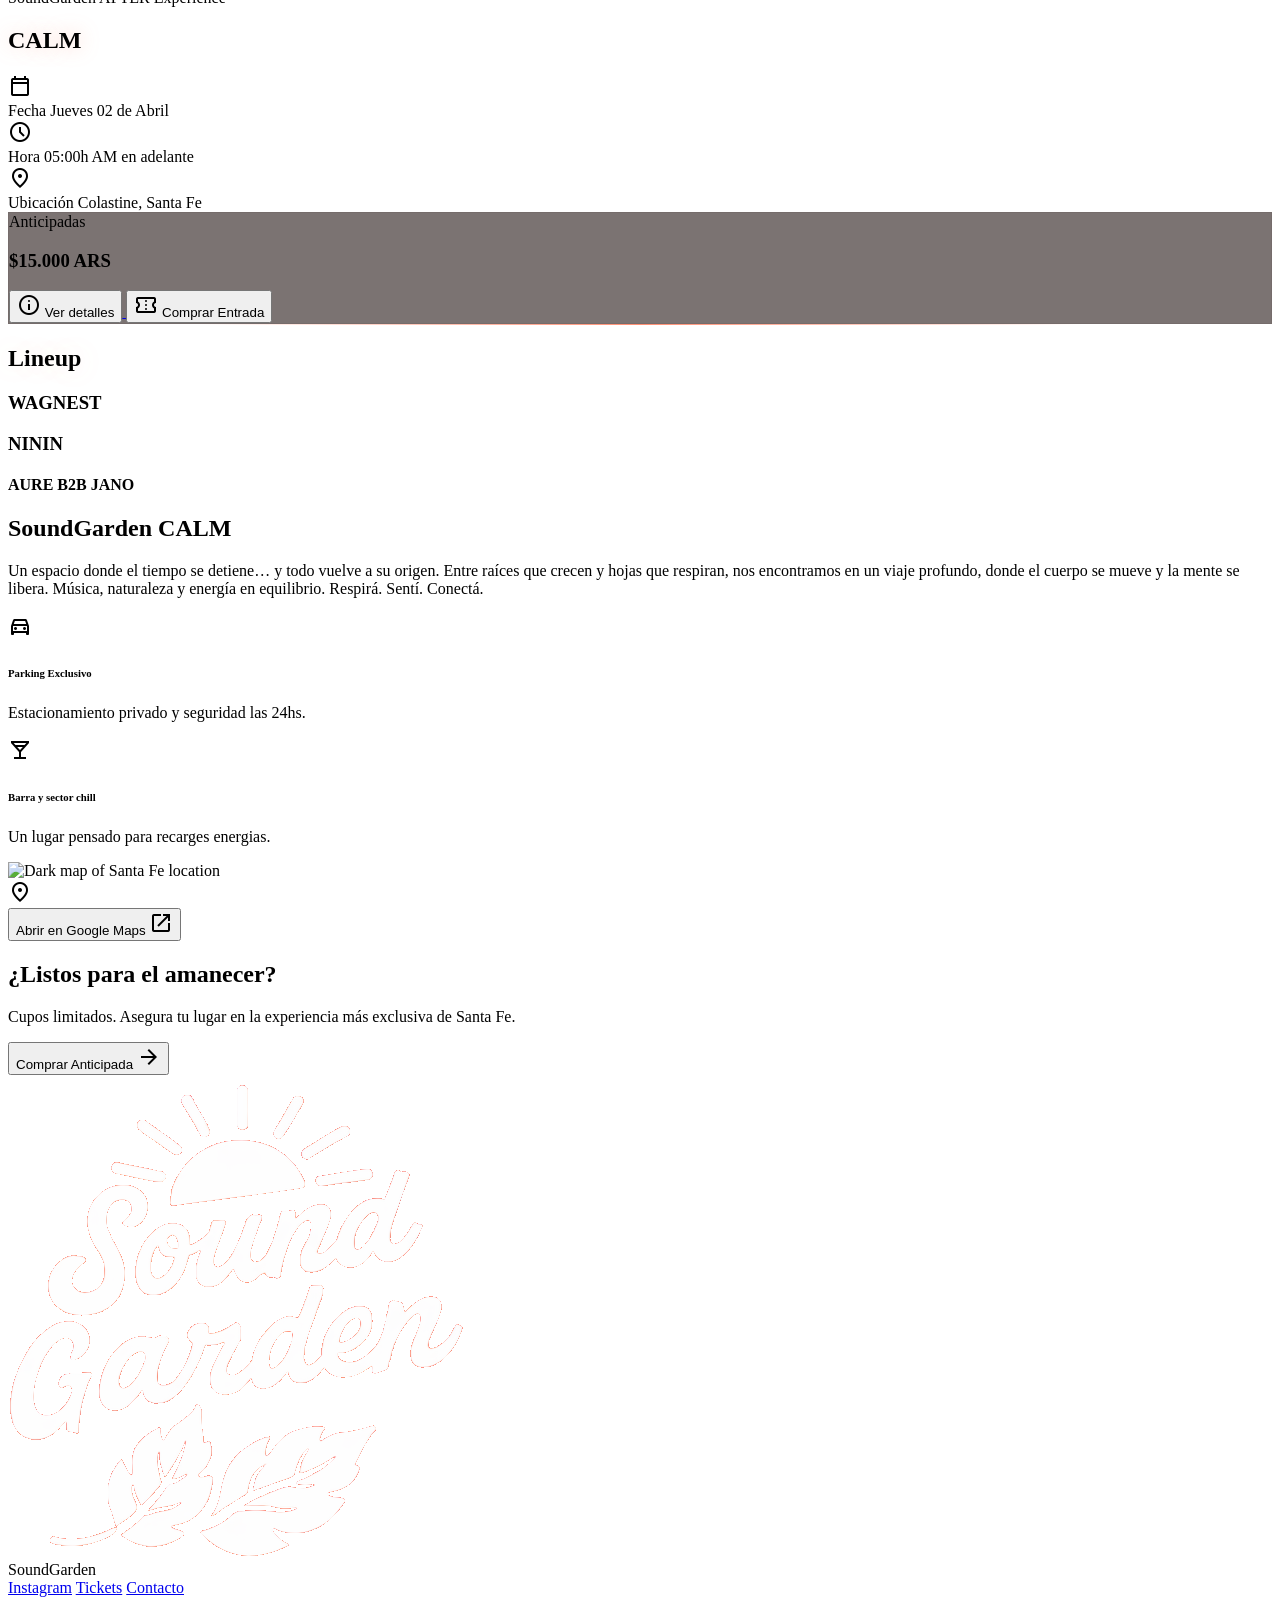
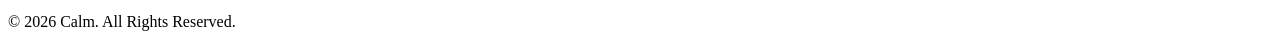
==== commit 73271644: "Update calm_event.html" ====
--- a/calm_event.html
+++ b/calm_event.html
@@ -176,7 +176,7 @@
                     Ver detalles
                 </button>
   </a>
-  <a href="https://api.whatsapp.com/send?phone=543425334647&text=Hola!%20Quiero%20comprar%20una%20anticipada%20del%20After%20de%20SoundGarden.sf%20%F0%9F%99%8C"><button class="flex h-14 items-center justify-center gap-2 rounded-full bg-gradient-to-r from-primary to-primary-container px-12 font-bold text-on-primary-fixed shadow-[0_10px_30px_rgba(255,143,115,0.3)] transition-transform hover:scale-105 active:scale-95">
+  <a href="https://api.whatsapp.com/send?phone=543496578813&text=Hola!%20Quiero%20comprar%20una%20anticipada%20del%20After%20de%20SoundGarden.sf%20%F0%9F%99%8C"><button class="flex h-14 items-center justify-center gap-2 rounded-full bg-gradient-to-r from-primary to-primary-container px-12 font-bold text-on-primary-fixed shadow-[0_10px_30px_rgba(255,143,115,0.3)] transition-transform hover:scale-105 active:scale-95">
 
     <span class="material-symbols-outlined" data-icon="confirmation_number">confirmation_number</span>
                     Comprar Entrada
@@ -197,7 +197,7 @@
 <div class="flex flex-col items-center space-y-8 text-center">
 <h3 class="font-headline text-3xl font-bold text-white lg:text-4xl ">WAGNEST</h3>
 <h3 class="font-headline text-3xl font-bold text-white lg:text-4xl ">NININ</h3>
-<h4 class="uppercase font-headline text-5xl font-black italic tracking-tighter text-white transition-all hover:text-primary lg:text-7xl uppercase">AURE B2B JANO GAMBOA</h4>
+<h4 class="uppercase font-headline text-5xl font-black italic tracking-tighter text-white transition-all hover:text-primary lg:text-7xl uppercase">AURE B2B JANO</h4>
 </div>
 </div>
 </section>
@@ -268,7 +268,7 @@
 <p class="relative z-10 mx-auto mt-6 max-w-xl text-lg text-on-surface-variant">Cupos limitados. Asegura tu lugar en la experiencia más exclusiva de Santa Fe.</p>
 <div class="relative z-10 mt-12 flex flex-col items-center justify-center gap-6 sm:flex-row">
 
-<a href="https://api.whatsapp.com/send?phone=543425334647&text=Hola!%20Quiero%20comprar%20una%20anticipada%20del%20After%20de%20SoundGarden.sf%20%F0%9F%99%8C">
+<a href="https://api.whatsapp.com/send?phone=543496578813&text=Hola!%20Quiero%20comprar%20una%20anticipada%20del%20After%20de%20SoundGarden.sf%20%F0%9F%99%8C">
 <button class="group flex h-16 w-full items-center justify-center gap-3 rounded-full bg-primary px-16 text-lg font-bold text-on-primary-fixed shadow-[0_15px_40px_rgba(255,143,115,0.4)] transition-all hover:-translate-y-1 sm:w-auto">
                     Comprar Anticipada
                     <span class="material-symbols-outlined transition-transform group-hover:translate-x-1" data-icon="arrow_forward">arrow_forward</span>
@@ -289,10 +289,10 @@
 <div class="flex gap-8 text-sm font-medium text-on-surface-variant">
 <a class="transition-colors hover:text-primary" href="https://www.instagram.com/soundgarden.sf/">Instagram</a>
 <a class="transition-colors hover:text-primary" href="calm_event.html">Tickets</a>
-<a class="transition-colors hover:text-primary" href="https://api.whatsapp.com/send?phone=543425334647">Contacto</a>
+<a class="transition-colors hover:text-primary" href="https://api.whatsapp.com/send?phone=543496578813">Contacto</a>
 </div>
 <p class="text-xs text-outline">© 2026 Calm. All Rights Reserved.</p>
 </div>
 </footer>
 </div>
-</body></html>+</body></html>
